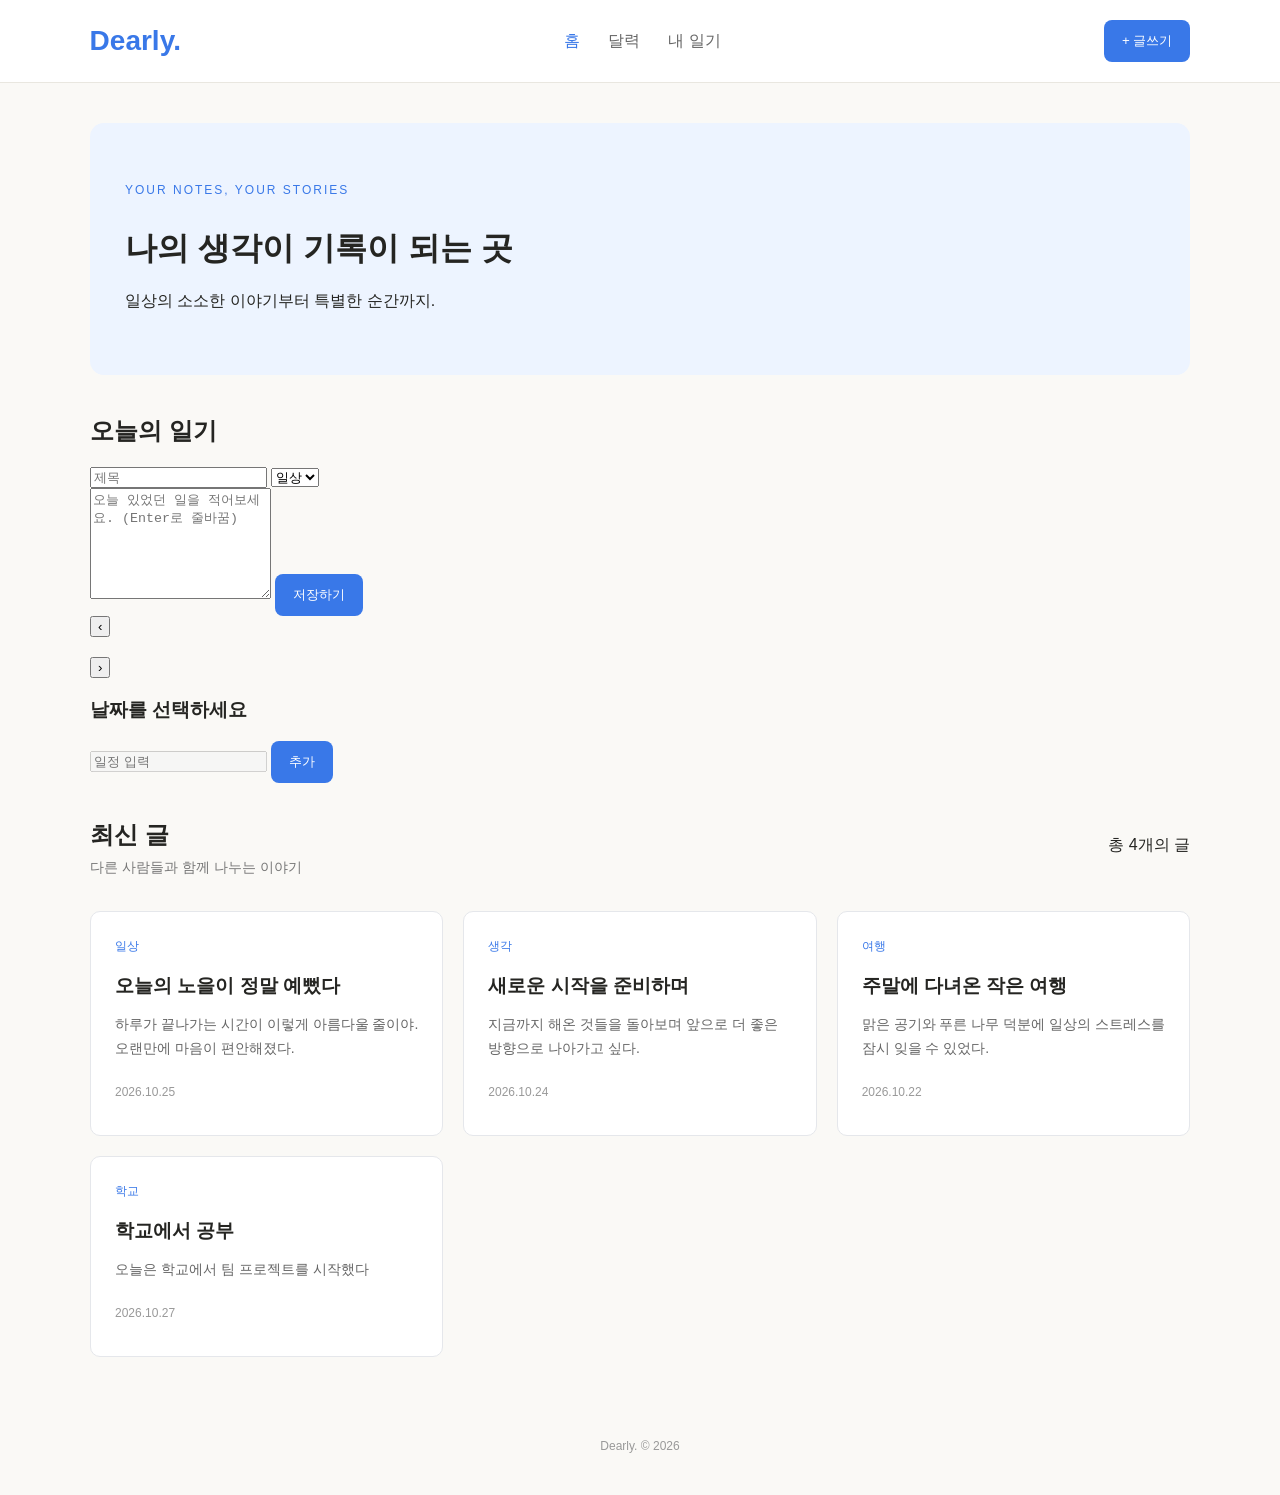
==== index2.html @ 9e800bec "업로드" ====
<!DOCTYPE html>
<html lang="ko">
<head>
    <meta charset="UTF-8">
    <meta name="viewport" content="width=device-width, initial-scale=1.0">
    <title>Dearly - 나의 기록</title>
    <link rel="stylesheet" href="style.css">
    <script src="script.js" defer></script>
</head>
<body>
    <!-- 상단 메뉴 -->
    <header class="header">
        <h1 class="logo">Dearly.</h1>

        <nav class="menu">
            <a href="#" class="active">홈</a>
            <a href="#calendar">달력</a>
            <a href="#posts">내 일기</a>
        </nav>

        <button class="write-button"
                onclick="location.href='#write'">
            + 글쓰기
        </button>
    </header>

    <main class="container">
        <!-- 소개 영역 -->
        <section class="hero">
            <p class="subtitle">YOUR NOTES, YOUR STORIES</p>
            <h2>나의 생각이 기록이 되는 곳</h2>
            <p>일상의 소소한 이야기부터 특별한 순간까지.</p>
        </section>

        <!-- 글쓰기 영역 -->
        <section id="write" class="box">
            <h2>오늘의 일기</h2>
            <form id="write-form">
                <div class="form-row">
                    <input type="text" id="write-title" placeholder="제목" maxlength="40" required>
                    <select id="write-category">
                        <option>일상</option>
                        <option>생각</option>
                        <option>여행</option>
                        <option>기타</option>
                    </select>
                </div>
                <!-- textarea는 Enter로 줄바꿈이 가능합니다 -->
                <textarea id="write-content" rows="7"
                          placeholder="오늘 있었던 일을 적어보세요. (Enter로 줄바꿈)" required></textarea>
                <button type="submit" class="write-button">저장하기</button>
            </form>
        </section>

        <!-- 달력 영역 -->
        <section id="calendar" class="box">
            <div class="cal-header">
                <button id="prev-month" class="cal-nav" aria-label="이전 달">‹</button>
                <h2 id="cal-title"></h2>
                <button id="next-month" class="cal-nav" aria-label="다음 달">›</button>
            </div>
            <div id="cal-grid" class="cal-grid"></div>

            <div class="event-panel">
                <h3 id="selected-date-label">날짜를 선택하세요</h3>
                <ul id="event-list" class="event-list"></ul>
                <div class="form-row">
                    <input type="text" id="event-input" placeholder="일정 입력" maxlength="20" disabled>
                    <button id="event-add" class="write-button" disabled>추가</button>
                </div>
                <p id="event-msg" class="event-msg"></p>
            </div>
        </section>

        <!-- 게시글 영역 -->
        <section id="posts">
            <div class="section-header">
                <div>
                    <h2>최신 글</h2>
                    <p>다른 사람들과 함께 나누는 이야기</p>
                </div>
                <span id="post-count"></span>
            </div>

            <div id="post-list" class="post-list"></div>
        </section>
    </main>

    <footer>
        <p>Dearly. &copy; 2026</p>
    </footer>
</body>
</html>
---- style.css ----
/* 기본 설정 */
* {
    box-sizing: border-box;
}

body {
    margin: 0;
    font-family: Arial, "Malgun Gothic", sans-serif;
    background-color: #faf9f6;
    color: #252522;
}

/* 상단 메뉴 */
.header {
    display: flex;
    align-items: center;
    justify-content: space-between;
    padding: 20px 7%;
    background-color: white;
    border-bottom: 1px solid #e9e7e0;
}

.logo {
    color: #3978e8;
    margin: 0;
    font-size: 28px;
}

.menu {
    display: flex;
    gap: 28px;
}

.menu a {
    color: #666;
    text-decoration: none;
}

.menu a:hover,
.menu a.active {
    color: #3978e8;
}

/* 버튼 */
.write-button {
    background-color: #3978e8;
    color: white;
    border: none;
    border-radius: 8px;
    padding: 12px 18px;
    cursor: pointer;
}

.write-button:hover {
    background-color: #245fc5;
}

/* 본문 */
.container {
    width: 86%;
    max-width: 1100px;
    margin: 40px auto;
}

/* 소개 영역 */
.hero {
    background-color: #edf4ff;
    border-radius: 14px;
    padding: 45px 35px;
    margin-bottom: 40px;
}

.subtitle {
    color: #3978e8;
    font-size: 12px;
    letter-spacing: 2px;
}

.hero h2 {
    font-size: 32px;
    margin-bottom: 12px;
}

.hero p {
    line-height: 1.7;
}

/* 게시글 제목 영역 */
.section-header {
    display: flex;
    align-items: center;
    justify-content: space-between;
    margin-bottom: 20px;
}

.section-header h2 {
    margin-bottom: 8px;
}

.section-header p {
    color: #777;
    font-size: 14px;
    margin-top: 0;
}

/* 게시글 카드 */
.post-list {
    display: grid;
    grid-template-columns: repeat(3, minmax(0, 1fr));
    gap: 20px;
}

.post-card {
    background-color: white;
    border: 1px solid #e5e7eb;
    border-radius: 10px;
    padding: 24px;
    transition: transform 0.2s;
}

.post-card:hover {
    transform: translateY(-4px);
}

.category {
    color: #3978e8;
    font-size: 12px;
}

.post-card h3 {
    font-size: 19px;
    margin: 18px 0 12px;
}

.post-content {
    color: #666;
    font-size: 14px;
    line-height: 1.7;
}

.post-date {
    color: #999;
    font-size: 12px;
    margin-top: 24px;
}

/* 하단 */
footer {
    text-align: center;
    padding: 30px;
    color: #999;
    font-size: 12px;
}

/* 모바일 화면 */
@media (max-width: 700px) {
    .header {
        flex-wrap: wrap;
        gap: 16px;
    }

    .menu {
        gap: 14px;
    }

    .container {
        width: 90%;
    }

    .hero h2 {
        font-size: 25px;
    }

    .post-list {
        grid-template-columns: 1fr;
    }
}
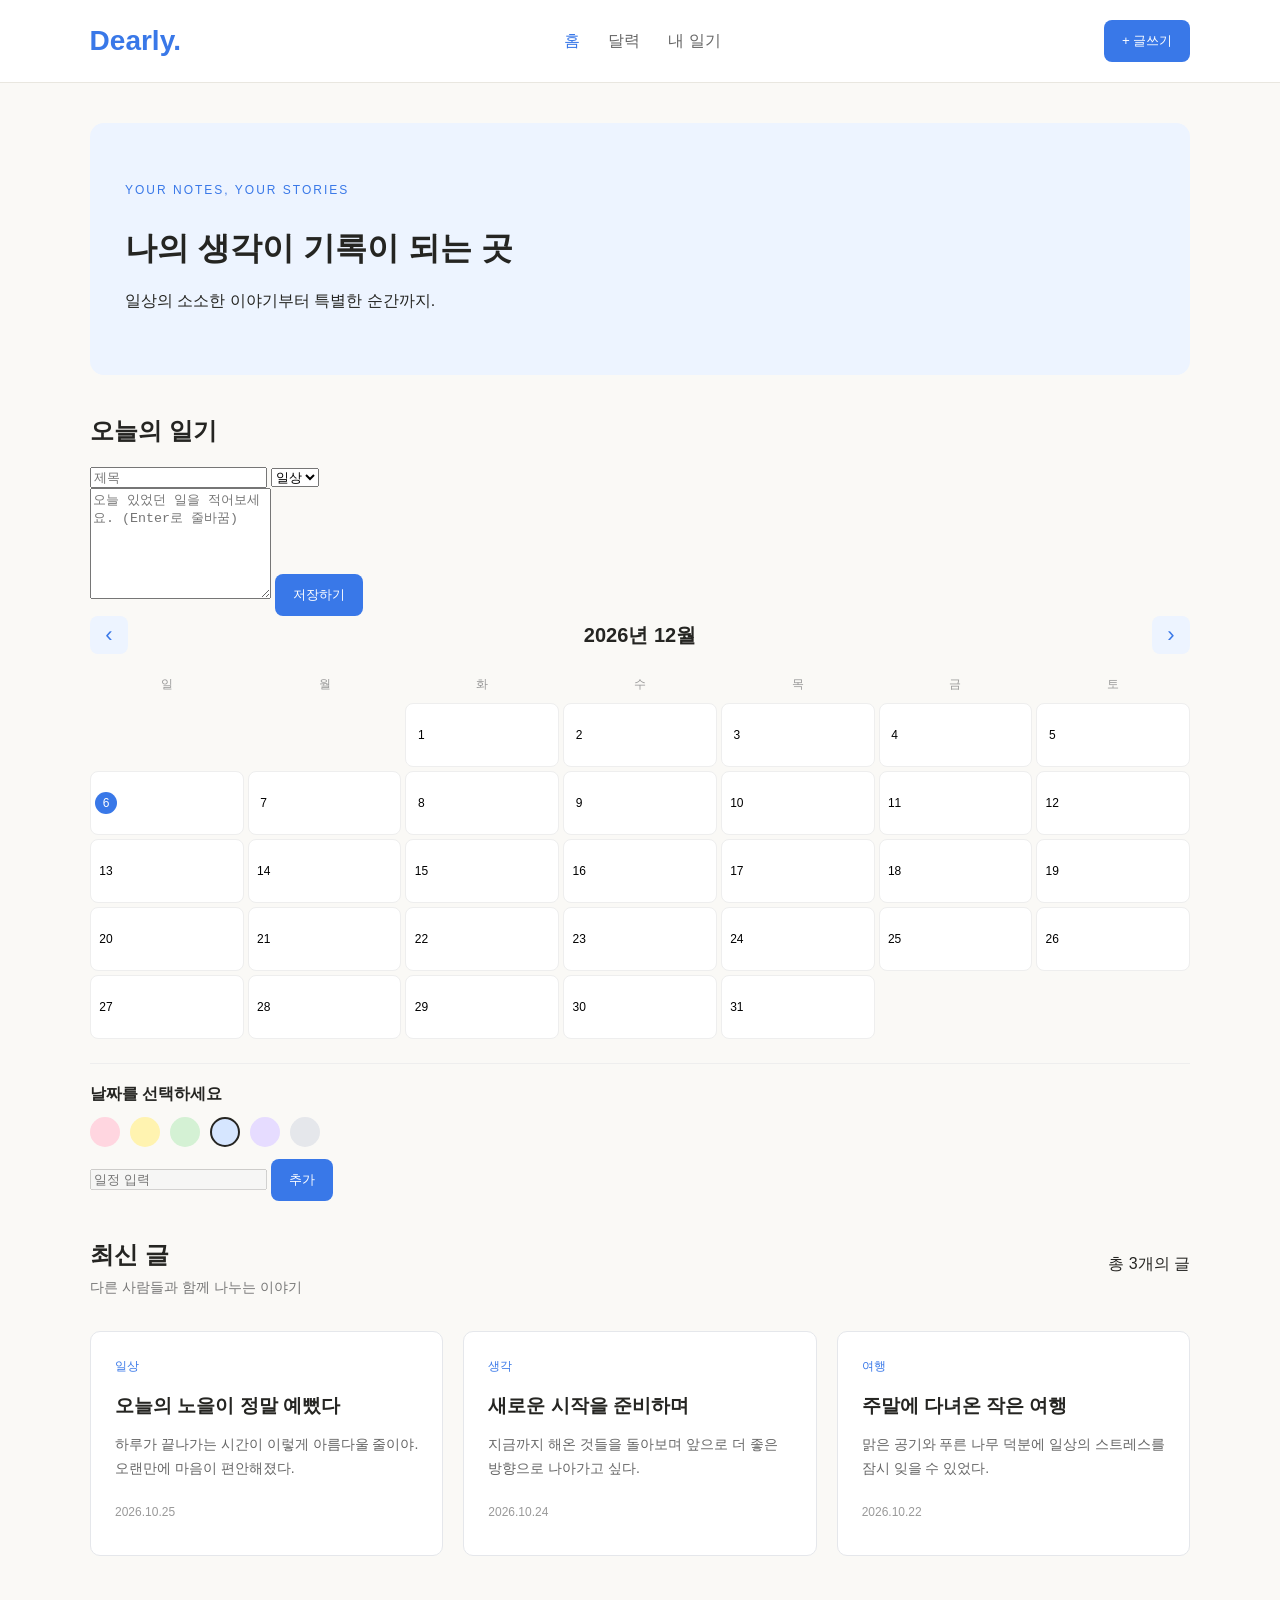
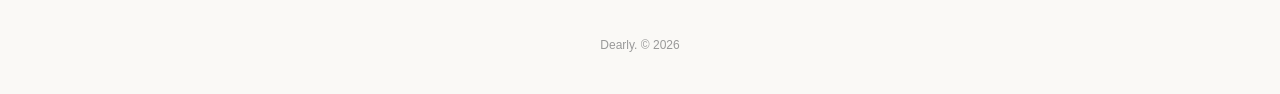
==== commit 4c1b39ee: "11" ====
--- a/index2.html
+++ b/index2.html
@@ -63,7 +63,19 @@
 
             <div class="event-panel">
                 <h3 id="selected-date-label">날짜를 선택하세요</h3>
-                <ul id="event-list" class="event-list"></ul>
+               <ul id="event-list" class="event-list"></ul>
+
+<!-- 추가: 색 선택 -->
+<div id="color-picker" class="color-picker">
+    <button type="button" class="color-dot c-pink" data-color="pink" aria-label="핑크"></button>
+    <button type="button" class="color-dot c-yellow" data-color="yellow" aria-label="노랑"></button>
+    <button type="button" class="color-dot c-green" data-color="green" aria-label="초록"></button>
+    <button type="button" class="color-dot c-blue selected" data-color="blue" aria-label="파랑"></button>
+    <button type="button" class="color-dot c-purple" data-color="purple" aria-label="보라"></button>
+    <button type="button" class="color-dot c-gray" data-color="gray" aria-label="회색"></button>
+</div>
+
+<div class="form-row">
                 <div class="form-row">
                     <input type="text" id="event-input" placeholder="일정 입력" maxlength="20" disabled>
                     <button id="event-add" class="write-button" disabled>추가</button>
--- a/style.css
+++ b/style.css
@@ -1,4 +1,4 @@
-   /* 기본 설정 */
+/* 기본 설정 */
 * {
     box-sizing: border-box;
 }
@@ -151,7 +151,163 @@
     color: #999;
     font-size: 12px;
 }
-
+/* 색 선택 동그라미 */
+.color-picker {
+    display: flex;
+    gap: 10px;
+    margin-bottom: 12px;
+}
+
+.color-dot {
+    width: 30px;
+    height: 30px;
+    border-radius: 50%;
+    border: 2px solid transparent;
+    cursor: pointer;
+}
+
+.color-dot.selected {
+    border-color: #252522;
+}
+/* 달력 */
+.cal-header {
+    display: flex;
+    align-items: center;
+    justify-content: space-between;
+    margin-bottom: 16px;
+}
+
+.cal-header h2 {
+    margin: 0;
+    font-size: 20px;
+}
+
+.cal-nav {
+    background: #edf4ff;
+    color: #3978e8;
+    border: none;
+    border-radius: 8px;
+    width: 38px;
+    height: 38px;
+    font-size: 22px;
+    cursor: pointer;
+}
+
+.cal-grid {
+    display: grid;
+    grid-template-columns: repeat(7, minmax(0, 1fr));
+    gap: 4px;
+}
+
+.cal-weekday {
+    text-align: center;
+    font-size: 12px;
+    color: #999;
+    padding: 6px 0;
+}
+
+.cal-day {
+    min-height: 64px;
+    padding: 6px 4px;
+    border: 1px solid #eee;
+    border-radius: 8px;
+    background: white;
+    cursor: pointer;
+    text-align: left;
+    font-family: inherit;
+    overflow: hidden;
+}
+
+.cal-day:hover {
+    background-color: #f5f9ff;
+}
+
+.cal-day.today .cal-num {
+    background-color: #3978e8;
+    color: white;
+    border-radius: 50%;
+}
+
+.cal-day.selected {
+    border-color: #3978e8;
+    background-color: #edf4ff;
+}
+
+.cal-day.empty {
+    border: none;
+    background: none;
+    cursor: default;
+}
+
+.cal-num {
+    display: inline-block;
+    width: 22px;
+    height: 22px;
+    line-height: 22px;
+    text-align: center;
+    font-size: 12px;
+}
+
+.cal-event {
+    display: block;
+    margin-top: 2px;
+    padding: 1px 4px;
+    font-size: 10px;
+    border-radius: 4px;
+    white-space: nowrap;
+    overflow: hidden;
+    text-overflow: ellipsis;
+}
+
+/* 일정 입력 패널 */
+.event-panel {
+    margin-top: 24px;
+    padding-top: 20px;
+    border-top: 1px solid #eee;
+}
+
+.event-panel h3 {
+    margin: 0 0 12px;
+    font-size: 16px;
+}
+
+.event-list {
+    list-style: none;
+    padding: 0;
+    margin: 0 0 12px;
+}
+
+.event-list li {
+    display: flex;
+    align-items: center;
+    justify-content: space-between;
+    padding: 10px 12px;
+    margin-bottom: 6px;
+    border-radius: 8px;
+    font-size: 14px;
+}
+
+.event-delete {
+    background: none;
+    border: none;
+    color: #c0392b;
+    cursor: pointer;
+    font-size: 13px;
+}
+
+.event-msg {
+    margin: 0;
+    font-size: 13px;
+    color: #c0392b;
+    min-height: 18px;
+}
+/* 색 팔레트 (배경색 + 글자색) */
+.c-pink   { background-color: #ffd6e0; color: #9b3d57; }
+.c-yellow { background-color: #fff3b0; color: #7a6500; }
+.c-green  { background-color: #d4f1d4; color: #2f6b3a; }
+.c-blue   { background-color: #d6e6ff; color: #245fc5; }
+.c-purple { background-color: #e6dcff; color: #5b3fa0; }
+.c-gray   { background-color: #e5e7eb; color: #555555; }
 /* 모바일 화면 */
 @media (max-width: 700px) {
     .header {
